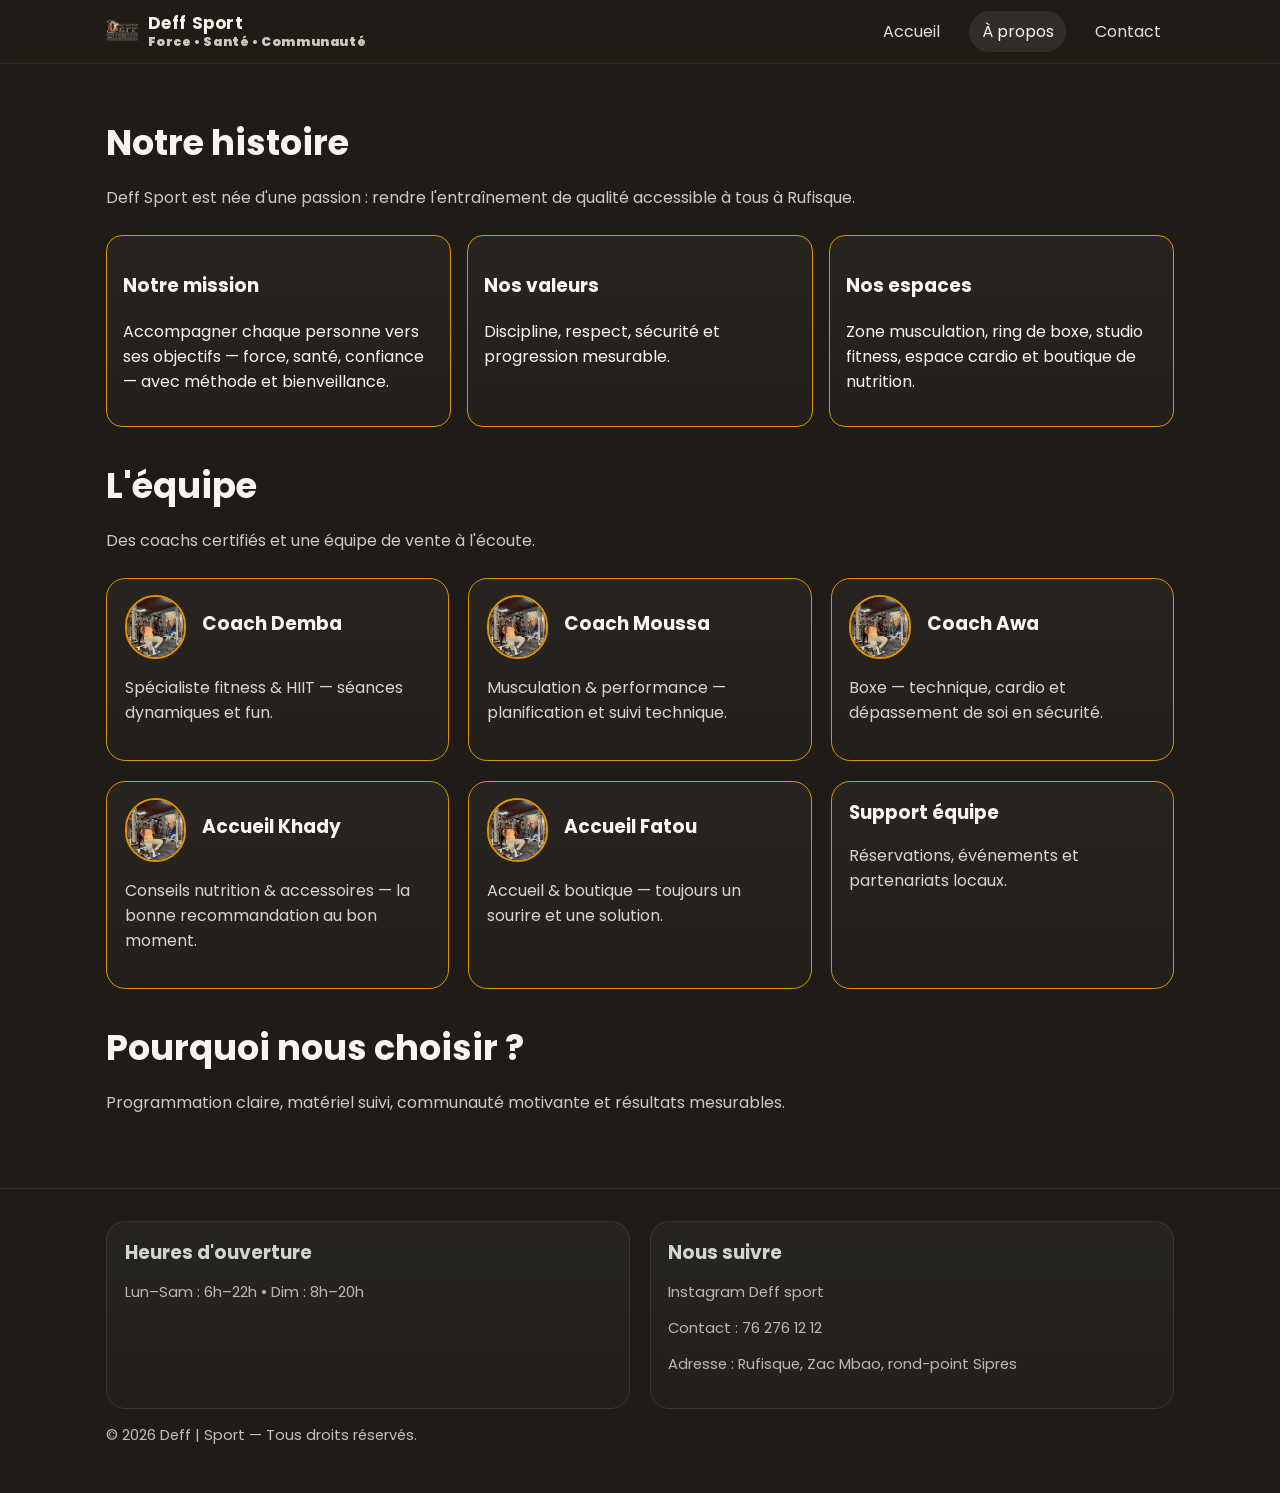
==== about.html @ 44d2b098 "last url" ====
<!DOCTYPE html>
<html lang="fr">
<head>
  <meta charset="UTF-8" />
  <meta name="viewport" content="width=device-width, initial-scale=1.0"/>
  <title>À propos • Deff | Sport</title>
  <meta name="description" content="Deff Sport — Musculation, fitness, boxe, gym et vente de produits. Votre salle de sport à Rufisque (Zac Mbao, rond-point Sipress)."/>
  <link rel="preconnect" href="https://fonts.googleapis.com">
  <link rel="preconnect" href="https://fonts.gstatic.com" crossorigin>
  <link href="https://fonts.googleapis.com/css2?family=Poppins:wght@400;600;700;800&display=swap" rel="stylesheet">
  <link rel="stylesheet" href="styles.css"/>
  <link rel="icon" href="https://tse1.mm.bing.net/th/id/OIP.4mYOa9IopghTADRN9pmZHwHaE8?rs=1&pid=ImgDetMain&o=7&rm=3">
</head>
<body>
  <header class="site-header">
    <div class="container nav">
      <a class="brand" href="index.html" aria-label="Deff Sport Accueil">
        <img src="img/logo.png" alt="Logo Deff Sport"/>
        <span class="name"><b>Deff Sport</b><span style="margin-top: 5px;">Force • Santé • Communauté</span></span>
      </a>
      <nav>
        <button class="menu-toggle" aria-label="Menu" onclick="toggleMenu()">☰</button>
        <div id="navlinks" class="navlinks">
          <a href="index.html" class="">Accueil</a>
          <a href="about.html" class="active">À propos</a>
          <a href="contact.html" class="">Contact</a>
        </div>
      </nav>
    </div>
  </header>

  <section class="section">
    <div class="container">
      <div class="section-header reveal ">
        <h2>Notre histoire</h2>
        <p>Deff Sport est née d'une passion : rendre l'entraînement de qualité accessible à tous à Rufisque.</p>
      </div>

      <div class="features">
        <div class="feature reveal orange">
          
          <h3>Notre mission</h3>
          <p>Accompagner chaque personne vers ses objectifs — force, santé, confiance — avec méthode et bienveillance.</p>
        </div>
        <div class="feature reveal orange">
          <h3>Nos valeurs</h3>
          <p>Discipline, respect, sécurité et progression mesurable.</p>
        </div>
        <div class="feature reveal orange">
          <h3>Nos espaces</h3>
          <p>Zone musculation, ring de boxe, studio fitness, espace cardio et boutique de nutrition.</p>
        </div>
      </div>

      <div class="section-header reveal" style="margin-top:2rem;">
        <h2>L'équipe</h2>
        <p>Des coachs certifiés et une équipe de vente à l'écoute.</p>
      </div>

      <div class="grid">
        <div class="card reveal orange">
          <div class="thumb"></div>
          <div class="body">
            <div class="team-member-header" style="display: flex; align-items: center; gap: 1rem;">
              <div class="thumb" style="width: 20% ; border: 2px solid var(--primary); border-radius: 50px ; overflow: hidden;">
                <img src="img/muscul.jpg" alt="Coach Demba" style="width:100%; height:60px; object-fit: cover;"/>
              </div>
              <h3>Coach Demba</h3>
            </div>
            
            <p>Spécialiste fitness & HIIT — séances dynamiques et fun.</p>
          </div>
        </div>
        <div class="card reveal orange" >
          <div class="thumb"></div>
          <div class="body">
            <div class="team-member-header" style="display: flex; align-items: center; gap: 1rem;">
              <div class="thumb" style="width: 20% ; border: 2px solid var(--primary); border-radius: 50px ; overflow: hidden;">
                <img src="img/muscul.jpg" alt="Coach Moussa" style="width:100%; height:60px; object-fit: cover;"/>
              </div>
              <h3>Coach Moussa</h3>
            </div>
            <p>Musculation & performance — planification et suivi technique.</p>
          </div>
        </div>
        <div class="card reveal orange">
          <div class="thumb"></div>
          <div class="body">
            <div class="team-member-header" style="display: flex; align-items: center; gap: 1rem;">
              <div class="thumb" style="width: 20% ; border: 2px solid var(--primary); border-radius: 50px ; overflow: hidden;">
                <img src="img/muscul.jpg" alt="Coach Awa" style="width:100%; height:60px; object-fit: cover;"/>
              </div>
              <h3>Coach Awa</h3>
            </div>
            <p>Boxe — technique, cardio et dépassement de soi en sécurité.</p>
          </div>
        </div>
        <div class="card reveal orange">
          <div class="thumb"></div>
          <div class="body">
            <div class="team-member-header" style="display: flex; align-items: center; gap: 1rem;">
              <div class="thumb" style="width: 20% ; border: 2px solid var(--primary); border-radius: 50px ; overflow: hidden;">
                <img src="img/muscul.jpg" alt="Conseiller Nutrition" style="width:100%; height:60px; object-fit: cover;"/>
              </div>
              <h3>Accueil Khady</h3>
            </div>
            <p>Conseils nutrition & accessoires — la bonne recommandation au bon moment.</p>
          </div>
        </div>
        <div class="card reveal orange">
          <div class="thumb"></div>
          <div class="body">
            <div class="team-member-header" style="display: flex; align-items: center; gap: 1rem;">
              <div class="thumb" style="width: 20% ; border: 2px solid var(--primary); border-radius: 50px ; overflow: hidden;">
                <img src="img/muscul.jpg" alt="Accueil & Boutique" style="width:100%; height:60px; object-fit: cover;"/>
              </div>
              <h3>Accueil Fatou</h3>
            </div>
            <p>Accueil & boutique — toujours un sourire et une solution.</p>
          </div>
        </div>
        <div class="card revealor orange">
          <div class="thumb"></div>
          <div class="body">
            <h3>Support équipe</h3>
            <p>Réservations, événements et partenariats locaux.</p>
          </div>
        </div>
      </div>

      <div class="section-header reveal" style="margin-top:2rem;">
        <h2>Pourquoi nous choisir ?</h2>
        <p>Programmation claire, matériel suivi, communauté motivante et résultats mesurables.</p>
      </div>
    </div>
  </section>

  <footer>
    <div class="container">
      <div class="grid">
        <div class="card" style="grid-column: span 6;">
          <div class="body">
            <h3>Heures d'ouverture</h3>
            <p class="small">Lun–Sam : 6h–22h • Dim : 8h–20h</p>
            <!-- <span class="badge">Couleurs officielles : #e09200 & #1f1c17</span> -->
          </div>
        </div>
        <div class="card" style="grid-column: span 6;">
          <div class="body">
            <h3>Nous suivre</h3>
            <p class="small"><a href="https://www.instagram.com/complexe_deff_sports/" target="_blank" rel="noopener">Instagram Deff sport </a></p>
            <p class="small">Contact : <a href="#">76 276 12 12</a></p>
            <p class="small">Adresse : Rufisque, Zac Mbao, rond-point Sipres</p>
          </div>
        </div>
      </div>
      <p class="small" style="margin-top:1rem;">© <span id="year"></span> Deff | Sport — Tous droits réservés.</p>
    </div>
  </footer>
  <script src="script.js"></script>
</body>
</html>
---- styles.css ----
:root {   
  --primary: #e09200;   
  --dark: #1f1c17;   
  --light: #f7f5ef; 
}  

* { 
  box-sizing: border-box; 
}  

html, body {   
  margin: 0;   
  padding: 0;   
  font-family: 'Poppins', system-ui, -apple-system, Segoe UI, Roboto, Arial, sans-serif;   
  color: var(--light);   
  background: var(--dark);   
  scroll-behavior: smooth;   
  font-size: 16px; /* base mobile-first */
}  

a { 
  color: inherit; 
  text-decoration: none; 
}  

.container {   
  width: min(1100px, 92vw);   
  margin: 0 auto; 
}  

/* --- Boutons --- */
.btn {   
  display: inline-block;   
  padding: 0.9rem 1.2rem;   
  border-radius: 999px;   
  border: 1px solid transparent;   
  background: var(--primary);   
  color: #1b140a;   
  font-weight: 700;   
  letter-spacing: .3px;   
  transition: transform .2s ease, box-shadow .2s ease, background .2s ease; 
} 
.btn:hover { 
  transform: translateY(-2px); 
  box-shadow: 0 10px 20px rgba(0,0,0,.35); 
} 
.btn.ghost {   
  background: transparent;   
  color: var(--light);   
  border-color: rgba(255,255,255,.25); 
} 
.btn.ghost:hover { 
  border-color: var(--primary); 
  color: var(--primary); 
}  

/* --- Header --- */
header.site-header {   
  position: sticky; top: 0; z-index: 50;   
  backdrop-filter: saturate(140%) blur(6px);   
  background: linear-gradient(180deg, rgba(31,28,23,.92), rgba(31,28,23,.75));   
  border-bottom: 1px solid rgba(255,255,255,.06);   
  padding: .3rem 0; /* mobile first */
}  

.nav {   
  display: flex; align-items: center; justify-content: space-between;   
  padding: .4rem .6rem; 
} 

.brand { 
  display:flex; align-items:center; gap:.6rem; font-weight:900; letter-spacing:.6px; 
} 
.brand img { 
  height: 32px; width:auto; border-radius: 8px; 
} 
.brand .name { 
  display:flex; flex-direction:column; line-height:1; 
} 
.brand .name b { font-size: 1.05rem; } 
.brand .name span { font-size:.78rem; opacity:.8; }  

.navlinks { 
  display: flex; gap: 1rem; align-items: center; 
} 
.navlinks a {   
  padding: .5rem .8rem; border-radius: 999px; opacity: .9; 
} 
.navlinks a.active, .navlinks a:hover { 
  background: rgba(255,255,255,.08); opacity: 1; 
}  

.menu-toggle { 
  display:none; background: none; border: none; color: var(--light); font-size: 2rem; 
}  
.r{
  display: none;
  transition: 0.4s;
}
/* @media (max-width: 820px) {    */
  /* .menu-toggle { display:block; }    */
  @media (max-width: 820px) {
  .menu-toggle {
    display: block; 
    background: none; 
    border: none; 
    color: var(--light); 
    font-size: 2rem; 
    cursor: pointer;
  }

  .navlinks {
    position: fixed;
    top: 60px; /* distance depuis le haut du header */
    left: 0;
    right: 0;
    background: rgba(16,14,11,0.98);
    padding: 1rem;
    flex-direction: column;
    gap: 0.6rem;
    transform: translateY(-120%);
    opacity: 0;
    pointer-events: none;
    transition: transform 0.25s ease, opacity 0.25s ease;
    z-index: 100;
  }

  .navlinks.open {
    transform: translateY(0%);
    opacity: 1;
    pointer-events: auto;
  }

  .navlinks a {
    padding: 0.6rem 1rem;
    border-radius: 999px;
    background: rgba(255,255,255,0.05);
    text-align: center;
  }

  .navlinks a:hover,
  .navlinks a.active {
    background: var(--primary);
    color: var(--dark);
  }
}
 

/* --- Hero --- */
.hero {   
  position: relative; min-height: 70vh; display: grid; place-items: center;   
  background: url('img/main.webp') center/cover no-repeat fixed;   
  isolation: isolate; 
} 
.hero::after {   
  content:""; position:absolute; inset:0;   
  background: radial-gradient(1200px 600px at 15% 15%, rgba(224,146,0,.3), transparent 60%),               
              linear-gradient(180deg, rgba(31,28,23,.4), rgba(31,28,23,.8));   
  z-index:-1; 
} 
.hero .content {   
  text-align: center; padding: 3rem 1rem; 
} 
.hero h1 {   
  font-size: clamp(1.8rem, 6vw, 4rem); margin: 0 0 .6rem 0; line-height: 1.2; 
} 
.hero p {   
  font-size: clamp(1rem, 2.2vw, 1.2rem); opacity:.95; margin: 0 0 1.4rem 0; 
}  

/* --- Sections --- */
.section {   
  padding: 3rem 0; position: relative; overflow: hidden; 
} 
.section-header { margin-bottom: 1.6rem; } 
.section-header h2 { font-size: clamp(1.6rem, 4vw, 2.2rem); margin:.2rem 0; } 
.section-header p { opacity:.8; }  

/* --- Cards (services) --- */
.grid {   
  display: grid; gap: 1.2rem; grid-template-columns: repeat(12, 1fr); 
} 

.card {   
  grid-column: span 12; 
  background: linear-gradient(180deg, rgba(255,255,255,.04), rgba(255,255,255,.02));   
  border: 1px solid rgba(255,255,255,.08); border-radius: 1.2rem; overflow: hidden; position: relative;   
  transition: transform .25s ease, box-shadow .25s ease, border-color .25s ease; 
} 
.card:hover { 
  transform: translateY(-4px); 
  border-color: rgba(255,255,255,.18); 
  box-shadow: 0 10px 30px rgba(0,0,0,.35); 
} 

.card .muscu,
.card .boxe,
.card .gym,
.card .prod,
.card .loc,
.card .lava,
.card .fit {   
  aspect-ratio: 16/9; 
  background-size: cover !important; 
  background-position: center !important; 
  min-height: 180px; /* ✅ fix mobile */
  filter: saturate(1.1) contrast(1.05); 
} 

.card .muscu { background-image: url('img/muscul.jpg'); }
.card .boxe { background-image: url('img/box.webp'); }
.card .gym { background-image: url('img/ekipmnt.jpg'); }
.card .prod { background-image: url('img/prod.webp'); }
.card .loc { background-image: url('img/loc.jpg'); }
.card .fit { background-image: url('img/fit.webp'); }
.card .lava { background-image: url('img/lava.jpg'); }

.card .body { padding: 1rem 1.1rem 1.2rem; } 
.card .body h3 { margin: 0 0 .4rem 0; } 
.card .body p { opacity:.85; }  

@media (min-width: 641px) {   
  .card { grid-column: span 6; } 
} 
@media (min-width: 921px) {   
  .card { grid-column: span 4; } 
}  

/* --- Features --- */
.features {   
  display: grid; grid-template-columns: repeat(auto-fit, minmax(220px, 1fr));   
  gap: 1rem; 
} 
.feature {   
  padding: 1rem; border-radius: 1rem; border: 1px solid rgba(255,255,255,.08);   
  background: linear-gradient(180deg, rgba(255,255,255,.04), rgba(255,255,255,.02)); 
}  

/* --- Testimonials --- */
.testimonials {   
  display: grid; grid-template-columns: repeat(auto-fit, minmax(260px, 1fr));   
  gap: 1rem; 
} 
.testimonial {   
  padding: 1rem; border-radius: 1rem; border: 1px solid rgba(255,255,255,.08);   
  background: linear-gradient(180deg, rgba(255,255,255,.04), rgba(255,255,255,.02));   
  position: relative; 
} 

.testimonial .eumeu,
.testimonial .fallou,
.testimonial .cheick,
.testimonial .bamba {   
  width: 54px; height: 54px; border-radius: 999px;   
  border: 2px solid var(--primary); 
} 
.testimonial .eumeu { background: url('./img/eumeu.jpeg') center/cover no-repeat; } 
.testimonial .fallou { background: url('./img/fallou.png') center/cover no-repeat; } 
.testimonial .cheick { background: url('./img/cheikh.jpg') center/cover no-repeat; } 
.testimonial .bamba { background: url('./img/muscul.jpg') center/cover no-repeat; } 

.testimonial .name { font-weight: 700; } 
.testimonial .role { opacity: .8; font-size: .95rem; }  

/* --- CTA --- */
.cta {   
  background: radial-gradient(600px 200px at 20% 0%, rgba(224,146,0,.18), transparent 60%),               
              linear-gradient(180deg, rgba(31,28,23,1), rgba(31,28,23,.92));   
  border-top: 1px solid rgba(255,255,255,.06);   
  border-bottom: 1px solid rgba(255,255,255,.06); 
}  

/* --- Footer --- */
footer {   
  padding: 2rem 0; border-top: 1px solid rgba(255,255,255,.08);   
  color: rgba(255,255,255,.8); 
}  

.small { font-size: .92rem; opacity: .9; }  

/* --- Animations --- */
.reveal { 
  opacity: 0; transform: translateY(20px); transition: all .7s ease; 
} 
.reveal.visible { 
  opacity: 1; transform: translateY(0); 
}  

.badge {   
  display:inline-block; padding:.25rem .6rem; border-radius:999px;   
  background: rgba(224,146,0,.15); color: var(--primary); border: 1px solid rgba(224,146,0,.35);   
  font-size: .82rem; font-weight: 700; letter-spacing:.3px; 
}  

/* --- Formulaire Contact --- */
.contact-form {
  display: flex;
  flex-direction: column;
  gap: 1rem;
}

.contact-form input,
.contact-form textarea,
.contact-form button {
  width: 100%;
  padding: .9rem;
  border-radius: .6rem;
  border: 1px solid rgba(255,255,255,.2);
  background: rgba(255,255,255,.05);
  color: var(--light);
  font-size: 1rem;
}

.contact-form textarea {
  min-height: 120px;
  resize: vertical;
}

.contact-form button {
  background: var(--primary);
  color: #1b140a;
  font-weight: 700;
  border: none;
  cursor: pointer;
}
.contact-section {
  padding: 4rem 1rem;
  text-align: center;
}

.contact-section .card {
  border-radius: 1rem;
}

.contact-section form input,
.contact-section form select,
.contact-section form textarea {
  width: 100%;
  padding: .9rem;
  border-radius: .7rem;
  border: 1px solid rgba(255,255,255,.15);
  background: rgba(0,0,0,.25);
  color: var(--light);
  font-size: 1rem;
}

.contact-section form textarea {
  resize: vertical;
  min-height: 120px;
}

.contact-section form button {
  background: var(--primary);
  color: #1b140a;
  font-weight: 700;
  border: none;
  cursor: pointer;
  padding: 1rem;
  border-radius: .7rem;
  transition: .2s;
}

.contact-section form button:hover {
  background: #ffa500; /* un orange un peu plus clair au hover */
}
/* AJOUTS CSS POUR LES NOUVELLES SECTIONS */

/* Section Pourquoi nous choisir */
.feature-card {
  grid-column: span 12;
  text-align: center;
  padding: 2rem 1rem;
  border-radius: 1.2rem;
  background: linear-gradient(180deg, rgba(255,255,255,.04), rgba(255,255,255,.02));
  border: 1px solid rgba(255,255,255,.08);
  transition: transform .3s ease, border-color .3s ease;
}

.feature-card:hover {
  transform: translateY(-5px);
  border-color: var(--primary);
}

.feature-icon {
  width: 80px;
  height: 80px;
  margin: 0 auto 1rem;
  background: rgba(224, 146, 0, 0.1);
  border-radius: 50%;
  display: flex;
  align-items: center;
  justify-content: center;
  font-size: 2rem;
  color: var(--primary);
}

@media (min-width: 641px) {
  .feature-card {
    grid-column: span 6;
  }
}

@media (min-width: 921px) {
  .feature-card {
    grid-column: span 3;
  }
}

/* Section Équipements */
.dark-section {
  background: linear-gradient(180deg, rgba(16,14,11,1), rgba(31,28,23,.95));
  border-top: 1px solid rgba(255,255,255,.06);
  border-bottom: 1px solid rgba(255,255,255,.06);
}

.equipment-grid {
  display: grid;
  gap: 1.5rem;
  grid-template-columns: repeat(auto-fit, minmax(300px, 1fr));
}

.equipment-item {
  background: linear-gradient(180deg, rgba(255,255,255,.04), rgba(255,255,255,.02));
  border-radius: 1.2rem;
  overflow: hidden;
  border: 1px solid rgba(255,255,255,.08);
  transition: transform .3s ease;
}

.equipment-item:hover {
  transform: translateY(-5px);
}

.equipment-image {
  aspect-ratio: 16/9;
  background-size: cover;
  background-position: center;
  filter: saturate(1.1) contrast(1.05);
}

.equipment-item h3 {
  margin: 1rem 1rem 0.5rem;
  font-size: 1.2rem;
}

.equipment-item p {
  margin: 0 1rem 1rem;
  opacity: 0.8;
  font-size: 0.95rem;
}

/* Section Pricing */
.pricing-grid {
  display: grid;
  gap: 1.5rem;
  grid-template-columns: repeat(auto-fit, minmax(280px, 1fr));
}

.pricing-card {
  background: linear-gradient(180deg, rgba(255,255,255,.04), rgba(255,255,255,.02));
  border-radius: 1.2rem;
  padding: 2rem;
  border: 1px solid rgba(255,255,255,.08);
  position: relative;
  transition: transform .3s ease, border-color .3s ease;
  text-align: center;
}

.pricing-card:hover {
  transform: translateY(-5px);
  border-color: rgba(255,255,255,.15);
}

.pricing-card.featured {
  border-color: var(--primary);
  transform: scale(1.05);
}

.pricing-card.featured:hover {
  transform: scale(1.05) translateY(-5px);
}

.pricing-badge {
  position: absolute;
  top: -10px;
  left: 50%;
  transform: translateX(-50%);
  background: var(--primary);
  color: var(--dark);
  padding: 0.3rem 1rem;
  border-radius: 999px;
  font-size: 0.8rem;
  font-weight: 700;
}

.pricing-header {
  margin-bottom: 1.5rem;
}

.pricing-header h3 {
  margin: 0 0 0.5rem;
  font-size: 1.4rem;
}

.price {
  font-size: 2.5rem;
  font-weight: 800;
  color: var(--primary);
}

.price small {
  font-size: 1rem;
  font-weight: 400;
  opacity: 0.8;
}

.pricing-features {
  list-style: none;
  padding: 0;
  margin: 0 0 2rem;
  text-align: left;
}

.pricing-features li {
  padding: 0.5rem 0;
  display: flex;
  align-items: center;
  gap: 0.5rem;
}

.pricing-features .fa-check {
  color: #4CAF50;
}

.pricing-features .fa-times {
  color: #f44336;
  opacity: 0.6;
}

/* Section Stats */
.stats-section {
  background: linear-gradient(135deg, rgba(224,146,0,.1), rgba(31,28,23,.8));
  padding: 4rem 0;
  text-align: center;
}

.stats-grid {
  display: grid;
  grid-template-columns: repeat(auto-fit, minmax(200px, 1fr));
  gap: 2rem;
}

.stat-item {
  padding: 1rem;
}

.stat-number {
  font-size: 3rem;
  font-weight: 800;
  color: var(--primary);
  margin-bottom: 0.5rem;
}

.stat-label {
  font-size: 1rem;
  opacity: 0.9;
  font-weight: 600;
}

/* Section FAQ */
.faq-container {
  max-width: 800px;
  margin: 0 auto;
}

.faq-item {
  background: linear-gradient(180deg, rgba(255,255,255,.04), rgba(255,255,255,.02));
  border-radius: 1rem;
  border: 1px solid rgba(255,255,255,.08);
  margin-bottom: 1rem;
  overflow: hidden;
}

.faq-question {
  padding: 1.5rem;
  display: flex;
  justify-content: space-between;
  align-items: center;
  cursor: pointer;
  font-weight: 600;
  transition: background .3s ease;
}

.faq-question:hover {
  background: rgba(255,255,255,.05);
}

.faq-question i {
  transition: transform .3s ease;
}

.faq-item.active .faq-question i {
  transform: rotate(180deg);
}

.faq-answer {
  padding: 0 1.5rem;
  max-height: 0;
  overflow: hidden;
  transition: all .3s ease;
}

.faq-item.active .faq-answer {
  padding: 0 1.5rem 1.5rem;
  max-height: 200px;
}

/* Animations supplémentaires */
@keyframes countUp {
  from {
    transform: translateY(20px);
    opacity: 0;
  }
  to {
    transform: translateY(0);
    opacity: 1;
  }
}

.stat-number.animated {
  animation: countUp 0.6s ease-out;
}

/* Styles CSS supplémentaires pour les nouvelles animations */

/* Back to top button */
.back-to-top:hover {
  transform: translateY(-3px);
  box-shadow: 0 10px 20px rgba(224, 146, 0, 0.3);
}

/* Animation pour les cartes de pricing */
.pricing-card {
  transition: all 0.3s cubic-bezier(0.4, 0, 0.2, 1);
}

/* Animation des icônes */
.feature-icon {
  transition: all 0.3s ease;
}

/* Effet de profondeur pour la hero */
.hero {
  transition: transform 0.1s ease-out;
}

/* Animation typing */
.typing-cursor {
  display: inline-block;
  width: 3px;
  background-color: var(--primary);
  margin-left: 2px;
  animation: blink 1s infinite;
}

@keyframes blink {
  0%, 50% { opacity: 1; }
  51%, 100% { opacity: 0; }
}

/* Délais d'animation pour les éléments en grid */
.reveal:nth-child(2) { animation-delay: 0.1s; }
.reveal:nth-child(3) { animation-delay: 0.2s; }
.reveal:nth-child(4) { animation-delay: 0.3s; }
.reveal:nth-child(5) { animation-delay: 0.4s; }
.reveal:nth-child(6) { animation-delay: 0.5s; }

/* Animation de bounce léger pour les CTA */
.btn {
  animation: gentleBounce 2s ease-in-out infinite;
}

@keyframes gentleBounce {
  0%, 100% { transform: translateY(0); }
  50% { transform: translateY(-3px); }
}

/* Loading states pour le formulaire */
.form-loading {
  opacity: 0.7;
  pointer-events: none;
}

.form-loading::after {
  content: '';
  position: absolute;
  top: 50%;
  left: 50%;
  width: 20px;
  height: 20px;
  border: 2px solid transparent;
  border-top: 2px solid var(--primary);
  border-radius: 50%;
  animation: spin 1s linear infinite;
}
/* --- 🔥 RESPONSIVITÉ MAXIMALE (micro-écrans, iPhone SE, Galaxy A01, etc.) --- */
@media (max-width: 360px) {

  html, body {
    font-size: 13.5px; /* adapte la taille globale sans écraser les bordures */
    overflow-x: hidden; /* supprime tout défilement horizontal parasite */
  }

  .container {
    width: 94vw !important; /* garde un léger espace de respiration */
    margin-inline: auto;
    padding-inline: 0.5rem; /* évite que les bords soient coupés */
  }

  header.site-header {
    padding: .3rem 0;
  }

  .brand img {
    height: 24px;
  }

  .brand .name b {
    font-size: .85rem;
  }
  .brand .name span {
    font-size: .68rem;
  }

  .nav {
    padding: .3rem .4rem;
  }

  .menu-toggle {
    font-size: 1.7rem;
  }

  .navlinks {
    padding: .8rem .4rem;
    gap: .4rem;
  }

  .navlinks a {
    padding: .4rem .6rem;
    font-size: .9rem;
  }

  .hero {
    min-height: 60vh;
    background-attachment: scroll;
    background-position: center top;
  }

  .hero .content {
    padding: 1.8rem .6rem;
  }

  .hero h1 {
    font-size: clamp(1.3rem, 5vw, 2.2rem);
  }

  .hero p {
    font-size: .9rem;
  }

  .btn {
    display: block;
    width: 100%;
    font-size: .9rem;
    padding: .8rem 1rem;
    border-radius: 1.2rem;
    margin-top: .4rem;
  }

  .section {
    padding: 1.8rem 0;
  }

  .section-header h2 {
    font-size: 1.4rem;
  }

  .section-header p {
    font-size: .9rem;
  }

  .grid,
  .features,
  .pricing-grid,
  .stats-grid,
  .testimonials,
  .equipment-grid {
    grid-template-columns: 1fr !important;
    gap: .8rem;
  }

  .card,
  .feature-card,
  .pricing-card,
  .equipment-item,
  .testimonial,
  .faq-item {
    border-radius: .9rem;
    margin-inline: auto;
    width: 100%;
  }

  .card .body {
    padding: .8rem;
  }

  .feature-icon {
    width: 56px;
    height: 56px;
    font-size: 1.4rem;
  }

  .pricing-card {
    padding: 1.2rem .8rem;
  }

  .price {
    font-size: 1.8rem;
  }

  .price small {
    font-size: .85rem;
  }

  .stat-number {
    font-size: 2rem;
  }

  .stat-label {
    font-size: .85rem;
  }

  .contact-section {
    padding: 2rem .6rem;
  }

  .contact-section form input,
  .contact-section form textarea,
  .contact-section form select,
  .contact-section form button {
    font-size: .9rem;
    padding: .8rem;
  }

  footer {
    padding: 1.5rem .6rem;
    text-align: center;
    border-top: 1px solid rgba(255,255,255,.08);
  }

  .faq-question {
    font-size: .9rem;
    padding: 1rem;
  }

  .faq-answer {
    font-size: .85rem;
  }
}

/* --- Anti-coupure générale sur tous les écrans --- */
html, body {
  max-width: 100%;
  overflow-x: hidden;
}

img, video, iframe {
  max-width: 100%;
  height: auto;
  display: block;
}

/* --- Containers toujours visibles et centrés --- */
.container {
  width: min(100%, 1100px);
  margin-inline: auto;
  padding-inline: 1rem;
  box-sizing: border-box;
}

/* --- Fix pour les bordures visibles même sur petit écran --- */
.card, .feature-card, .pricing-card, .testimonial, .faq-item {
  border: 1px solid rgba(255,255,255,.08);
  box-sizing: border-box;
}
.hero {
  position: relative;
  transition: opacity 0.8s ease, transform 0.8s ease;
  will-change: opacity, transform;
}

.hero.hidden {
  opacity: 0;
  transform: translateY(-50px);
  pointer-events: none;
}
.orange{
  border: 1px solid var(--primary);
}
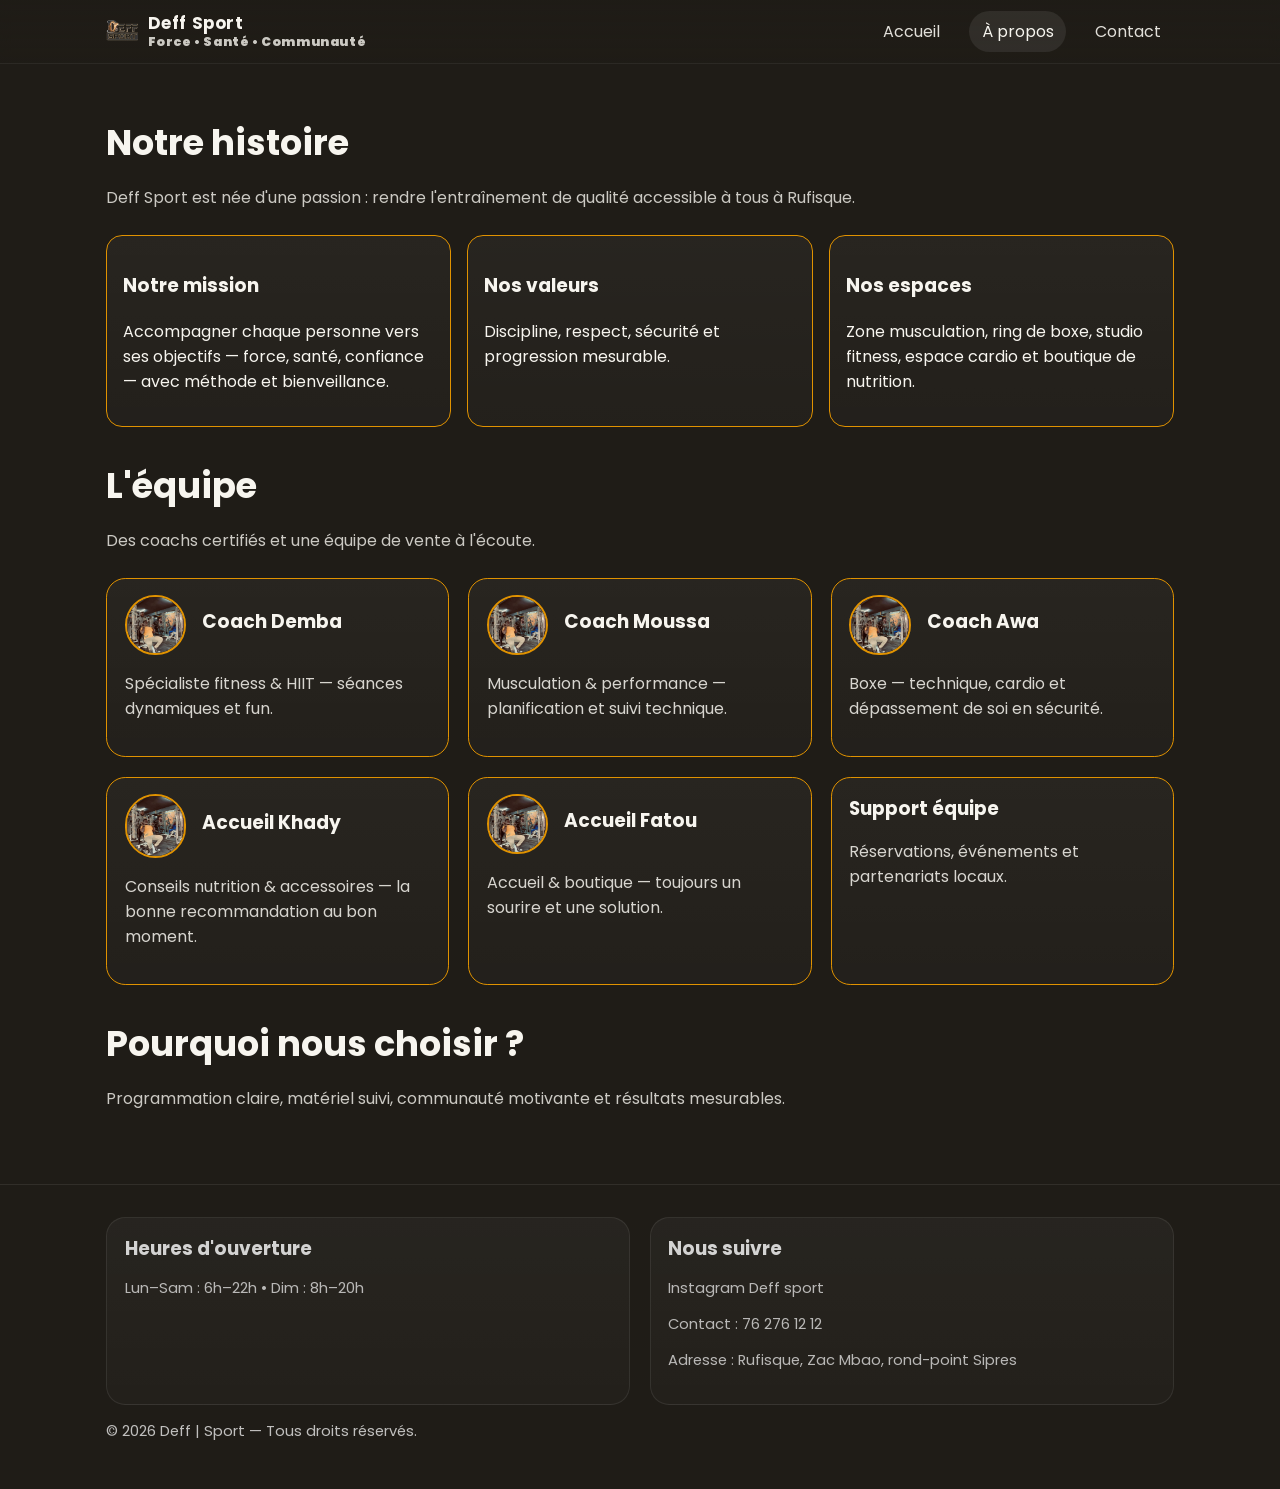
==== commit c3f0b255: "form" ====
--- a/about.html
+++ b/about.html
@@ -62,7 +62,7 @@
           <div class="thumb"></div>
           <div class="body">
             <div class="team-member-header" style="display: flex; align-items: center; gap: 1rem;">
-              <div class="thumb" style="width: 20% ; border: 2px solid var(--primary); border-radius: 50px ; overflow: hidden;">
+              <div class="thumb" style="width: 20% ; height: 60px; border: 2px solid var(--primary); border-radius: 50px ; overflow: hidden;">
                 <img src="img/muscul.jpg" alt="Coach Demba" style="width:100%; height:60px; object-fit: cover;"/>
               </div>
               <h3>Coach Demba</h3>
@@ -75,7 +75,7 @@
           <div class="thumb"></div>
           <div class="body">
             <div class="team-member-header" style="display: flex; align-items: center; gap: 1rem;">
-              <div class="thumb" style="width: 20% ; border: 2px solid var(--primary); border-radius: 50px ; overflow: hidden;">
+              <div class="thumb" style="width: 20% ; height: 60px; border: 2px solid var(--primary); border-radius: 50px ; overflow: hidden;">
                 <img src="img/muscul.jpg" alt="Coach Moussa" style="width:100%; height:60px; object-fit: cover;"/>
               </div>
               <h3>Coach Moussa</h3>
@@ -87,7 +87,7 @@
           <div class="thumb"></div>
           <div class="body">
             <div class="team-member-header" style="display: flex; align-items: center; gap: 1rem;">
-              <div class="thumb" style="width: 20% ; border: 2px solid var(--primary); border-radius: 50px ; overflow: hidden;">
+              <div class="thumb" style="width: 20%  ; height: 60px; border: 2px solid var(--primary); border-radius: 50px ; overflow: hidden;">
                 <img src="img/muscul.jpg" alt="Coach Awa" style="width:100%; height:60px; object-fit: cover;"/>
               </div>
               <h3>Coach Awa</h3>
@@ -111,7 +111,7 @@
           <div class="thumb"></div>
           <div class="body">
             <div class="team-member-header" style="display: flex; align-items: center; gap: 1rem;">
-              <div class="thumb" style="width: 20% ; border: 2px solid var(--primary); border-radius: 50px ; overflow: hidden;">
+              <div class="thumb" style="width: 20% ; height: 60px; border: 2px solid var(--primary); border-radius: 50px ; overflow: hidden;">
                 <img src="img/muscul.jpg" alt="Accueil & Boutique" style="width:100%; height:60px; object-fit: cover;"/>
               </div>
               <h3>Accueil Fatou</h3>
--- a/styles.css
+++ b/styles.css
@@ -518,7 +518,7 @@
   list-style: none;
   padding: 0;
   margin: 0 0 2rem;
-  text-align: left;
+  text-align: center;
 }
 
 .pricing-features li {
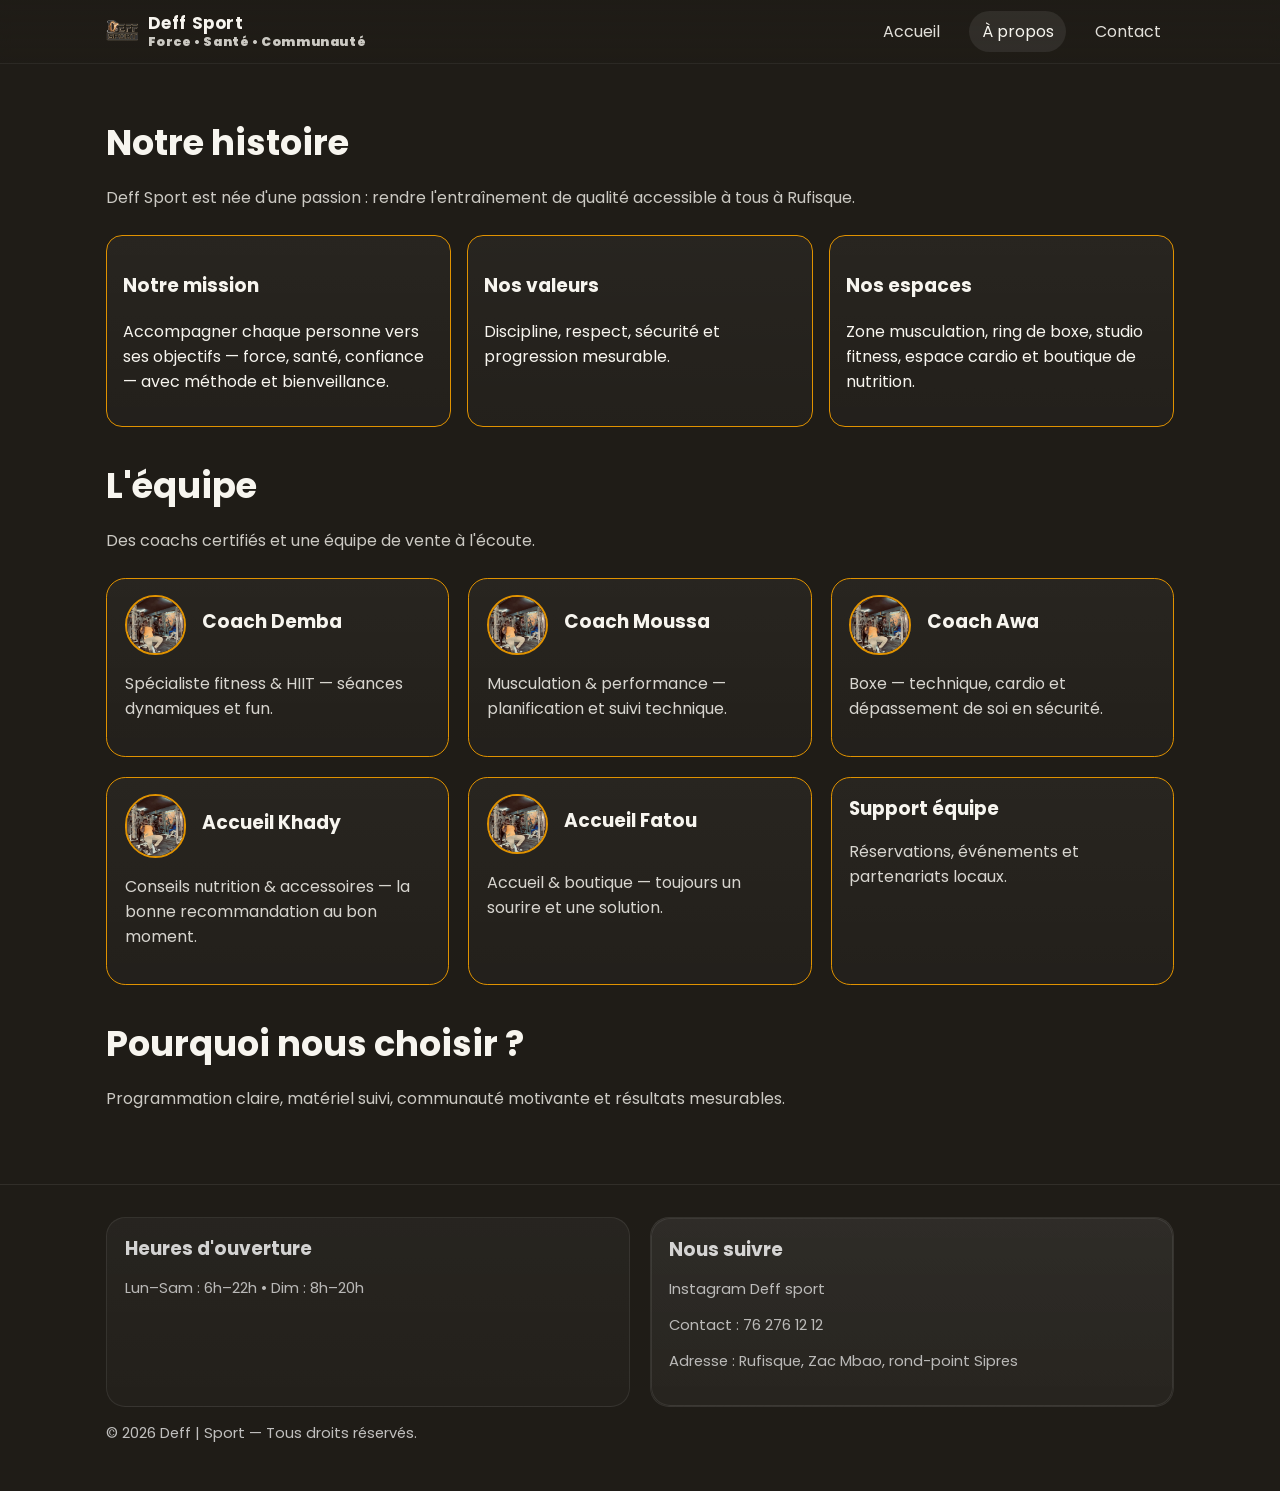
==== commit 25979ac7: "last touch" ====
--- a/about.html
+++ b/about.html
@@ -146,12 +146,14 @@
           </div>
         </div>
         <div class="card" style="grid-column: span 6;">
+          <div class="card" style="grid-column: span 6;">
           <div class="body">
             <h3>Nous suivre</h3>
             <p class="small"><a href="https://www.instagram.com/complexe_deff_sports/" target="_blank" rel="noopener">Instagram Deff sport </a></p>
             <p class="small">Contact : <a href="#">76 276 12 12</a></p>
-            <p class="small">Adresse : Rufisque, Zac Mbao, rond-point Sipres</p>
+            <p class="small"><a href="https://www.google.com/maps/place/Salle+de+Gym+Deff+Sport/@14.7397994,-17.2921794,17z/data=!3m1!4b1!4m6!3m5!1s0xec19f47368a7835:0x7607a10e06366635!8m2!3d14.7397994!4d-17.2896045!16s%2Fg%2F11h0c09r_5?entry=ttu&g_ep=EgoyMDI1MTAxNC4wIKXMDSoASAFQAw%3D%3D">Adresse : Rufisque, Zac Mbao, rond-point Sipres</a></p>
           </div>
+        </div>
         </div>
       </div>
       <p class="small" style="margin-top:1rem;">© <span id="year"></span> Deff | Sport — Tous droits réservés.</p>
